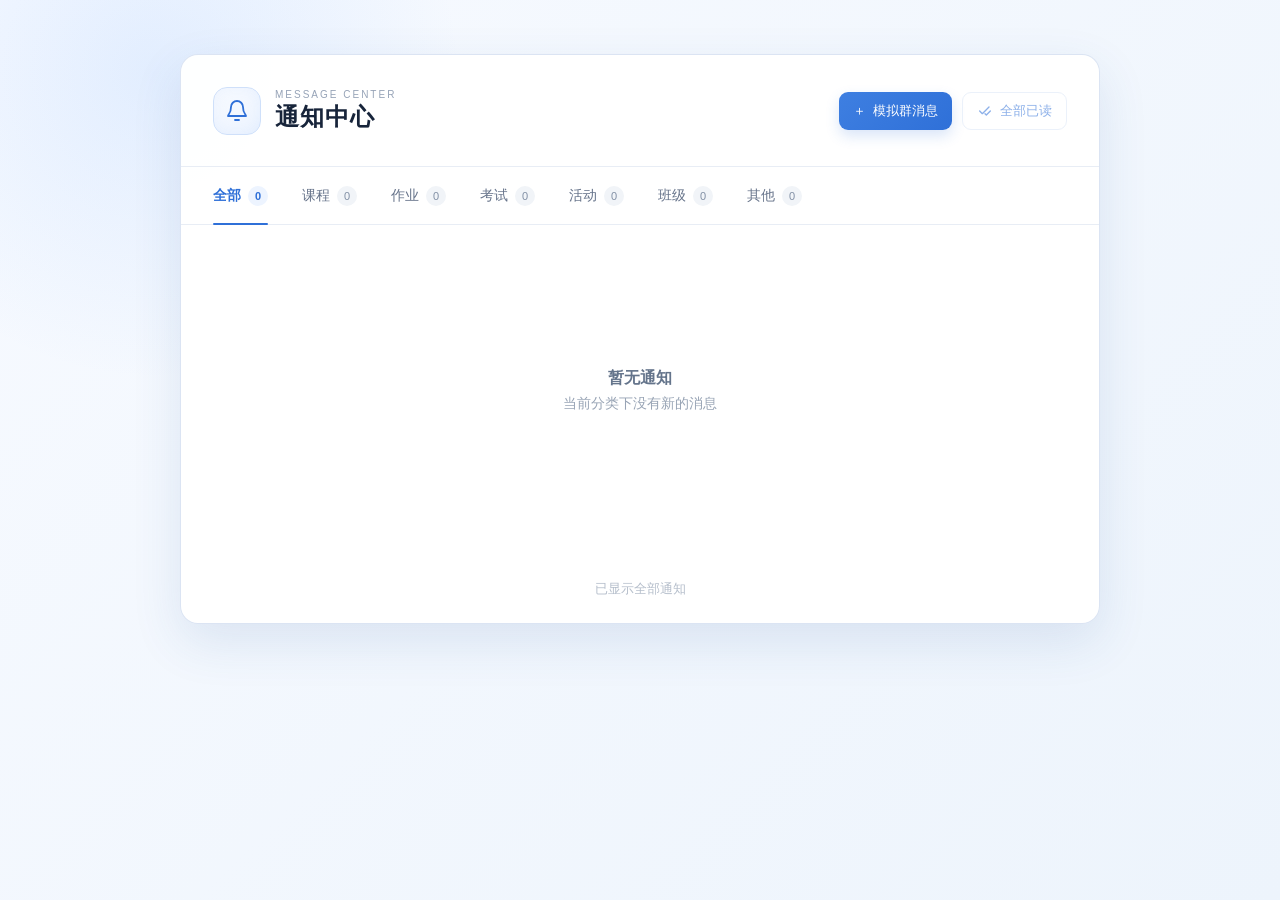
==== notification.html @ a59e5b74 "feat: 完成B模块通知列表及交互 Co-authored-by: Copilot <copilot@github.com>" ====
<!DOCTYPE html>
<html lang="zh-CN">
<head>
  <meta charset="UTF-8">
  <meta name="viewport" content="width=device-width, initial-scale=1.0">
  <title>通知中心</title>
  <link rel="stylesheet" href="notification.css">
</head>
<body>
  <main class="notification-page">
    <section class="notification-panel" aria-labelledby="page-title">
      <header class="panel-header">
        <div class="title-wrap">
          <span class="title-icon" aria-hidden="true">
            <svg viewBox="0 0 24 24" role="img">
              <path d="M18 8a6 6 0 0 0-12 0c0 7-3 7-3 9h18c0-2-3-2-3-9Z" fill="none" stroke="currentColor" stroke-width="1.8" stroke-linecap="round" stroke-linejoin="round"/>
              <path d="M10 21h4" fill="none" stroke="currentColor" stroke-width="1.8" stroke-linecap="round"/>
            </svg>
          </span>
          <div>
            <p class="eyebrow">MESSAGE CENTER</p>
            <h1 id="page-title">通知中心</h1>
          </div>
        </div>
        <div class="header-actions">
          <button class="simulate-btn" id="toggleMessageForm" type="button" aria-expanded="false" aria-controls="messageForm">
            <span aria-hidden="true">＋</span>
            模拟群消息
          </button>
          <button class="mark-all-btn" id="markAllRead" type="button">
            <svg viewBox="0 0 24 24" aria-hidden="true">
              <path d="m4 12 4 4L18 6" fill="none" stroke="currentColor" stroke-width="2" stroke-linecap="round" stroke-linejoin="round"/>
              <path d="m12 16 2 2 6-6" fill="none" stroke="currentColor" stroke-width="2" stroke-linecap="round" stroke-linejoin="round"/>
            </svg>
            <span>全部已读</span>
          </button>
        </div>
      </header>

      <form class="message-form" id="messageForm" hidden>
        <div class="form-field">
          <label for="senderInput">发送人</label>
          <input id="senderInput" name="sender" type="text" maxlength="30" placeholder="例如：班主任" required>
        </div>
        <div class="form-field form-content">
          <label for="contentInput">内容</label>
          <input id="contentInput" name="content" type="text" maxlength="200" placeholder="请输入群消息内容" required>
        </div>
        <div class="form-field">
          <label for="typeInput">分类</label>
          <select id="typeInput" name="type">
            <option value="course">课程</option>
            <option value="assignment">作业</option>
            <option value="exam">考试</option>
            <option value="activity">活动</option>
            <option value="class">班级</option>
            <option value="other">其他</option>
          </select>
        </div>
        <button class="submit-message-btn" id="submitMessage" type="submit">提交</button>
        <p class="form-status" id="formStatus" role="status" aria-live="polite"></p>
      </form>

      <nav class="tabs" aria-label="通知分类">
        <button class="tab active" type="button" data-category="all">全部 <span class="tab-count" id="allCount">0</span></button>
        <button class="tab" type="button" data-category="course">课程 <span class="tab-count" id="courseCount">0</span></button>
        <button class="tab" type="button" data-category="assignment">作业 <span class="tab-count" id="assignmentCount">0</span></button>
        <button class="tab" type="button" data-category="exam">考试 <span class="tab-count" id="examCount">0</span></button>
        <button class="tab" type="button" data-category="activity">活动 <span class="tab-count" id="activityCount">0</span></button>
        <button class="tab" type="button" data-category="class">班级 <span class="tab-count" id="classCount">0</span></button>
        <button class="tab" type="button" data-category="other">其他 <span class="tab-count" id="otherCount">0</span></button>
      </nav>

      <div class="list-container" id="notificationList" aria-live="polite"></div>

      <footer class="panel-footer">
        <button class="load-more" id="loadMore" type="button">加载更多通知</button>
      </footer>
    </section>
  </main>

  <script type="module" src="notification.js"></script>
</body>
</html>
---- notification.css ----
:root {
  --blue: #2f70d8;
  --blue-dark: #2158ac;
  --blue-pale: #edf4ff;
  --ink: #17243a;
  --muted: #7b879a;
  --line: #e8edf5;
  --white: #fff;
}

* { box-sizing: border-box; }

body {
  margin: 0;
  min-width: 320px;
  min-height: 100vh;
  color: var(--ink);
  font-family: "Microsoft YaHei", "PingFang SC", Arial, sans-serif;
  background:
    radial-gradient(circle at 12% 8%, rgba(92, 157, 255, .13), transparent 22%),
    linear-gradient(135deg, #f7faff 0%, #edf4fc 100%);
}

.notification-page {
  min-height: 100vh;
  display: grid;
  place-items: start center;
  padding: 54px 20px;
}

.notification-panel {
  width: min(920px, 100%);
  overflow: hidden;
  background: rgba(255, 255, 255, .96);
  border: 1px solid rgba(215, 226, 242, .9);
  border-radius: 18px;
  box-shadow: 0 18px 50px rgba(43, 89, 153, .12);
}

.panel-header {
  display: flex;
  align-items: center;
  justify-content: space-between;
  min-height: 112px;
  padding: 24px 32px;
  border-bottom: 1px solid var(--line);
}

.title-wrap { display: flex; align-items: center; gap: 14px; }

.title-icon {
  width: 48px;
  height: 48px;
  display: grid;
  place-items: center;
  color: var(--blue);
  border: 1px solid #cfe0fa;
  border-radius: 14px;
  background: linear-gradient(145deg, #f9fbff, #edf4ff);
  box-shadow: inset 0 0 16px rgba(92, 154, 242, .08);
}

.title-icon svg { width: 24px; height: 24px; }
.eyebrow { margin: 0 0 3px; color: #96a3b7; font-size: 10px; letter-spacing: 2px; }
h1 { margin: 0; font-size: 24px; line-height: 1.2; letter-spacing: 1px; }

.mark-all-btn {
  display: inline-flex;
  align-items: center;
  gap: 7px;
  height: 38px;
  padding: 0 14px;
  color: var(--blue);
  font-size: 13px;
  background: #fff;
  border: 1px solid #dce7f7;
  border-radius: 9px;
  cursor: pointer;
  transition: .2s ease;
}

.mark-all-btn svg { width: 16px; height: 16px; }
.mark-all-btn:hover { background: var(--blue-pale); border-color: #bdd3f4; }

.tabs {
  display: flex;
  gap: 34px;
  height: 58px;
  padding: 0 32px;
  border-bottom: 1px solid var(--line);
}

.tab {
  position: relative;
  display: flex;
  align-items: center;
  gap: 7px;
  padding: 0;
  color: #66738a;
  font-size: 14px;
  background: none;
  border: 0;
  cursor: pointer;
}

.tab::after {
  content: "";
  position: absolute;
  left: 0;
  right: 0;
  bottom: -1px;
  height: 2px;
  border-radius: 2px;
  background: transparent;
}

.tab.active { color: var(--blue); font-weight: 600; }
.tab.active::after { background: var(--blue); }

.tab-count {
  min-width: 20px;
  height: 20px;
  display: inline-grid;
  place-items: center;
  padding: 0 5px;
  color: #8290a5;
  font-size: 11px;
  border-radius: 10px;
  background: #f1f4f8;
}

.tab.active .tab-count { color: var(--blue); background: var(--blue-pale); }

.list-container { min-height: 330px; }

.notification-item {
  display: grid;
  grid-template-columns: 42px minmax(0, 1fr) auto;
  gap: 14px;
  align-items: start;
  position: relative;
  padding: 20px 32px;
  border-bottom: 1px solid var(--line);
  transition: background .2s ease;
}

.notification-item:hover { background: #fafcff; }
.notification-item.unread { background: linear-gradient(90deg, #f7faff 0%, #fff 32%); }
.notification-item.unread::before {
  content: "";
  position: absolute;
  left: 0;
  top: 24px;
  bottom: 24px;
  width: 3px;
  border-radius: 0 3px 3px 0;
  background: var(--blue);
}

.notice-icon {
  width: 42px;
  height: 42px;
  display: grid;
  place-items: center;
  color: var(--blue);
  border-radius: 12px;
  background: #edf4ff;
  font-size: 18px;
}

.notice-content { min-width: 0; }
.notice-title-row { display: flex; align-items: center; gap: 8px; }
.notice-title { margin: 0 0 6px; font-size: 15px; line-height: 1.4; }
.unread-dot { width: 7px; height: 7px; flex: 0 0 auto; border-radius: 50%; background: #4c86df; }
.notice-description { margin: 0; color: #69778d; font-size: 13px; line-height: 1.7; }
.notice-meta { display: flex; align-items: center; gap: 10px; margin-top: 8px; }
.notice-tag { padding: 3px 7px; color: #6680a8; font-size: 11px; border-radius: 5px; background: #f1f5fb; }
.notice-time { color: #a0aaba; font-size: 12px; }

.notice-action {
  width: 30px;
  height: 30px;
  display: grid;
  place-items: center;
  margin-top: 2px;
  color: #9aa6b7;
  background: transparent;
  border: 0;
  border-radius: 8px;
  cursor: pointer;
  opacity: 0;
  transition: .2s ease;
}

.notification-item:hover .notice-action { opacity: 1; }
.notice-action:hover { color: var(--blue); background: var(--blue-pale); }

.empty-state {
  min-height: 330px;
  display: grid;
  place-items: center;
  text-align: center;
  color: #98a4b5;
  font-size: 14px;
}

.empty-state strong { display: block; margin-bottom: 6px; color: #64748b; font-size: 16px; }

.panel-footer { height: 68px; display: grid; place-items: center; }
.load-more {
  color: #71809a;
  font-size: 13px;
  background: none;
  border: 0;
  cursor: pointer;
}
.load-more:hover { color: var(--blue); }
.load-more:disabled { color: #b5becb; cursor: default; }

.header-actions { display: flex; align-items: center; gap: 10px; }

.simulate-btn {
  height: 38px;
  display: inline-flex;
  align-items: center;
  gap: 7px;
  padding: 0 14px;
  color: #fff;
  font-size: 13px;
  background: linear-gradient(135deg, #3e7fe1, #2f70d8);
  border: 0;
  border-radius: 9px;
  box-shadow: 0 6px 14px rgba(47, 112, 216, .18);
  cursor: pointer;
}

.simulate-btn:hover { background: var(--blue-dark); }

.message-form {
  display: grid;
  grid-template-columns: 150px minmax(180px, 1fr) 130px auto;
  gap: 12px;
  align-items: end;
  position: relative;
  padding: 18px 32px 24px;
  background: #f8fbff;
  border-bottom: 1px solid var(--line);
}

.message-form[hidden] { display: none; }
.form-field { display: grid; gap: 7px; }
.form-field label { color: #687892; font-size: 12px; }
.form-field input,
.form-field select {
  width: 100%;
  height: 38px;
  padding: 0 11px;
  color: var(--ink);
  font-size: 13px;
  background: #fff;
  border: 1px solid #dce6f4;
  border-radius: 8px;
  outline: none;
}
.form-field input:focus,
.form-field select:focus { border-color: #89afe8; box-shadow: 0 0 0 3px rgba(47, 112, 216, .08); }

.submit-message-btn {
  height: 38px;
  padding: 0 17px;
  color: #fff;
  font-size: 13px;
  background: var(--blue);
  border: 0;
  border-radius: 8px;
  cursor: pointer;
}
.submit-message-btn:disabled { opacity: .55; cursor: wait; }
.form-status {
  grid-column: 1 / -1;
  min-height: 0;
  margin: -2px 0 0;
  color: #6b7d95;
  font-size: 12px;
}
.form-status.error { color: #d15d5d; }
.form-status.success { color: #2f8c67; }

@media (max-width: 680px) {
  .notification-page { padding: 20px 12px; }
  .notification-panel { border-radius: 14px; }
  .panel-header { min-height: 96px; padding: 20px 18px; }
  .title-icon { width: 42px; height: 42px; }
  h1 { font-size: 20px; }
  .mark-all-btn { width: 38px; padding: 0; justify-content: center; }
  .mark-all-btn span { display: none; }
  .tabs { gap: 21px; overflow-x: auto; height: 54px; padding: 0 18px; }
  .tab { flex: 0 0 auto; font-size: 13px; }
  .notification-item { grid-template-columns: 38px minmax(0, 1fr) 24px; gap: 10px; padding: 18px; }
  .notice-icon { width: 38px; height: 38px; }
  .notice-action { opacity: 1; }
  .header-actions { gap: 6px; }
  .simulate-btn { width: 38px; padding: 0; justify-content: center; font-size: 0; }
  .simulate-btn span { font-size: 18px; }
  .message-form { grid-template-columns: 1fr 110px; padding: 16px 18px 20px; }
  .form-content { grid-column: 1 / -1; grid-row: 2; }
  .submit-message-btn { grid-column: 2; grid-row: 3; }
  .form-status { grid-column: 1 / -1; }
}
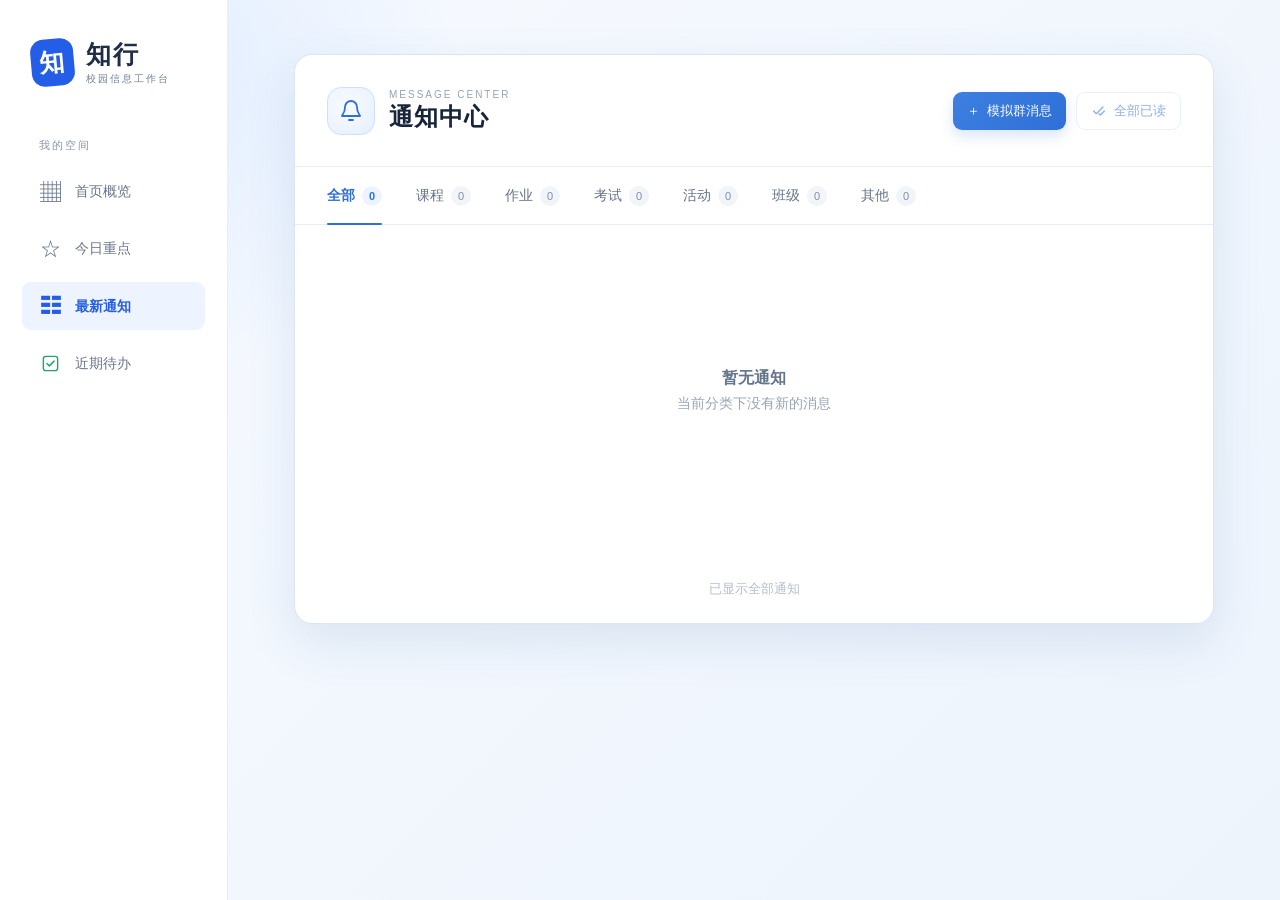
==== commit d8c1c3be: "更新知行项目页面及功能" ====
--- a/notification.html
+++ b/notification.html
@@ -2,11 +2,22 @@
 <html lang="zh-CN">
 <head>
   <meta charset="UTF-8">
-  <meta name="viewport" content="width=device-width, initial-scale=1.0">
+  <meta name="viewport" content="width=device-width, initial-scale=1.0, viewport-fit=cover">
   <title>通知中心</title>
   <link rel="stylesheet" href="notification.css">
+  <link rel="stylesheet" href="./css/navigation.css">
 </head>
-<body>
+<body class="with-site-navigation">
+  <aside class="site-sidebar" aria-label="工作台导航">
+    <a class="site-brand" href="./index.html" aria-label="知行首页"><span class="site-brand-mark" aria-hidden="true">知</span><span>知行<small>校园信息工作台</small></span></a>
+    <p class="site-nav-label">我的空间</p>
+    <nav class="site-navigation" aria-label="主导航">
+      <a href="./index.html"><span aria-hidden="true">▦</span>首页概览</a>
+      <a href="./index.html#highlights"><span aria-hidden="true">☆</span>今日重点</a>
+      <a href="./notification.html" aria-current="page"><span aria-hidden="true">☷</span>最新通知</a>
+      <a class="site-task-link" href="./task.html"><span aria-hidden="true"><svg width="19" height="19" viewBox="0 0 24 24" fill="none" stroke="currentColor" stroke-width="1.8" stroke-linecap="round" stroke-linejoin="round" focusable="false"><rect x="3" y="3" width="18" height="18" rx="3"/><path d="m7.5 12 3 3 6-6"/></svg></span>近期待办</a>
+    </nav>
+  </aside>
   <main class="notification-page">
     <section class="notification-panel" aria-labelledby="page-title">
       <header class="panel-header">
--- a/css/navigation.css
+++ b/css/navigation.css
@@ -0,0 +1,118 @@
+/* 通知页、任务页共用；独立命名，避免覆盖各业务模块及首页样式。 */
+.with-site-navigation > main {
+  margin-left:228px;
+  min-width:0;
+}
+.site-sidebar {
+  position:fixed;
+  inset:0 auto 0 0;
+  width:228px;
+  padding:38px 22px 24px;
+  background:#fff;
+  border-right:1px solid #e9edf4;
+  z-index:10;
+  font-family:Inter,"Segoe UI","PingFang SC","Microsoft YaHei",sans-serif;
+}
+.site-sidebar a { text-decoration:none; }
+.site-brand {
+  display:flex;
+  align-items:center;
+  gap:12px;
+  padding-left:9px;
+  color:#202d46;
+  font-size:25px;
+  font-weight:750;
+  letter-spacing:2px;
+}
+.site-brand-mark {
+  display:grid;
+  place-items:center;
+  width:43px;
+  height:47px;
+  border-radius:13px;
+  background:#245de8;
+  color:#fff;
+  transform:rotate(-5deg);
+}
+.site-brand small {
+  display:block;
+  margin-top:1px;
+  font-size:10px;
+  color:#718097;
+  font-weight:400;
+}
+.site-nav-label {
+  margin:52px 0 14px;
+  padding:0 17px;
+  color:#8994a7;
+  font-size:11px;
+  letter-spacing:2px;
+}
+.site-navigation { display:grid; gap:9px; }
+.site-navigation a {
+  display:flex;
+  align-items:center;
+  gap:14px;
+  min-height:44px;
+  padding:13px 17px;
+  border-radius:9px;
+  color:#67758c;
+  font-size:14px;
+  font-weight:500;
+  line-height:1.6;
+}
+.site-navigation a > span {
+  width:22px;
+  flex-shrink:0;
+  text-align:center;
+  font-size:21px;
+  line-height:1;
+}
+.site-navigation svg { display:block; margin:auto; color:#20A66A; }
+.site-navigation a:hover { background:#f5f7fc; color:#245de8; }
+.site-navigation a[aria-current] { background:#edf3ff; color:#245de8; font-weight:650; }
+.site-navigation .site-task-link[aria-current] { background:#E8F7EE; color:#20A66A; }
+.site-sidebar a:focus-visible { outline:3px solid #83a8ff; outline-offset:3px; }
+@media (min-width:769px) {
+  /* 与首页一致，个人中心占位入口仅在手机底栏展示。 */
+  .site-navigation a[href="./index.html#profile"] { display:none; }
+}
+@media (max-width:1150px) {
+  .site-sidebar { width:196px; padding-right:14px; padding-left:14px; }
+  .with-site-navigation > main { margin-left:196px; }
+}
+@media (max-width:900px) {
+  .site-sidebar { width:170px; padding:28px 12px 20px; }
+  .with-site-navigation > main { margin-left:170px; }
+  .site-brand { font-size:22px; gap:9px; padding-left:4px; }
+  .site-brand small { font-size:8px; letter-spacing:1px; }
+  .site-brand-mark { width:35px; height:40px; font-size:22px; }
+  .site-navigation a { padding:12px; font-size:12px; gap:10px; }
+}
+@media (max-width:768px) {
+  .with-site-navigation {
+    padding-bottom:calc(81px + env(safe-area-inset-bottom,0px));
+  }
+  .with-site-navigation > main { margin-left:0; }
+  .site-sidebar {
+    inset:auto 0 0;
+    width:auto;
+    padding:0 env(safe-area-inset-right,0px) env(safe-area-inset-bottom,0px) env(safe-area-inset-left,0px);
+    border-right:0;
+    border-top:1px solid #e9edf4;
+    background:#fffffff5;
+  }
+  .site-brand,.site-nav-label { display:none; }
+  .site-navigation { grid-template-columns:repeat(4,minmax(0,1fr)); gap:0; }
+  .site-navigation a {
+    flex-direction:column;
+    justify-content:center;
+    gap:5px;
+    min-width:0;
+    min-height:64px;
+    padding:8px 3px;
+    border-radius:0;
+    font-size:12px;
+  }
+  .site-navigation a > span { font-size:19px; }
+}
